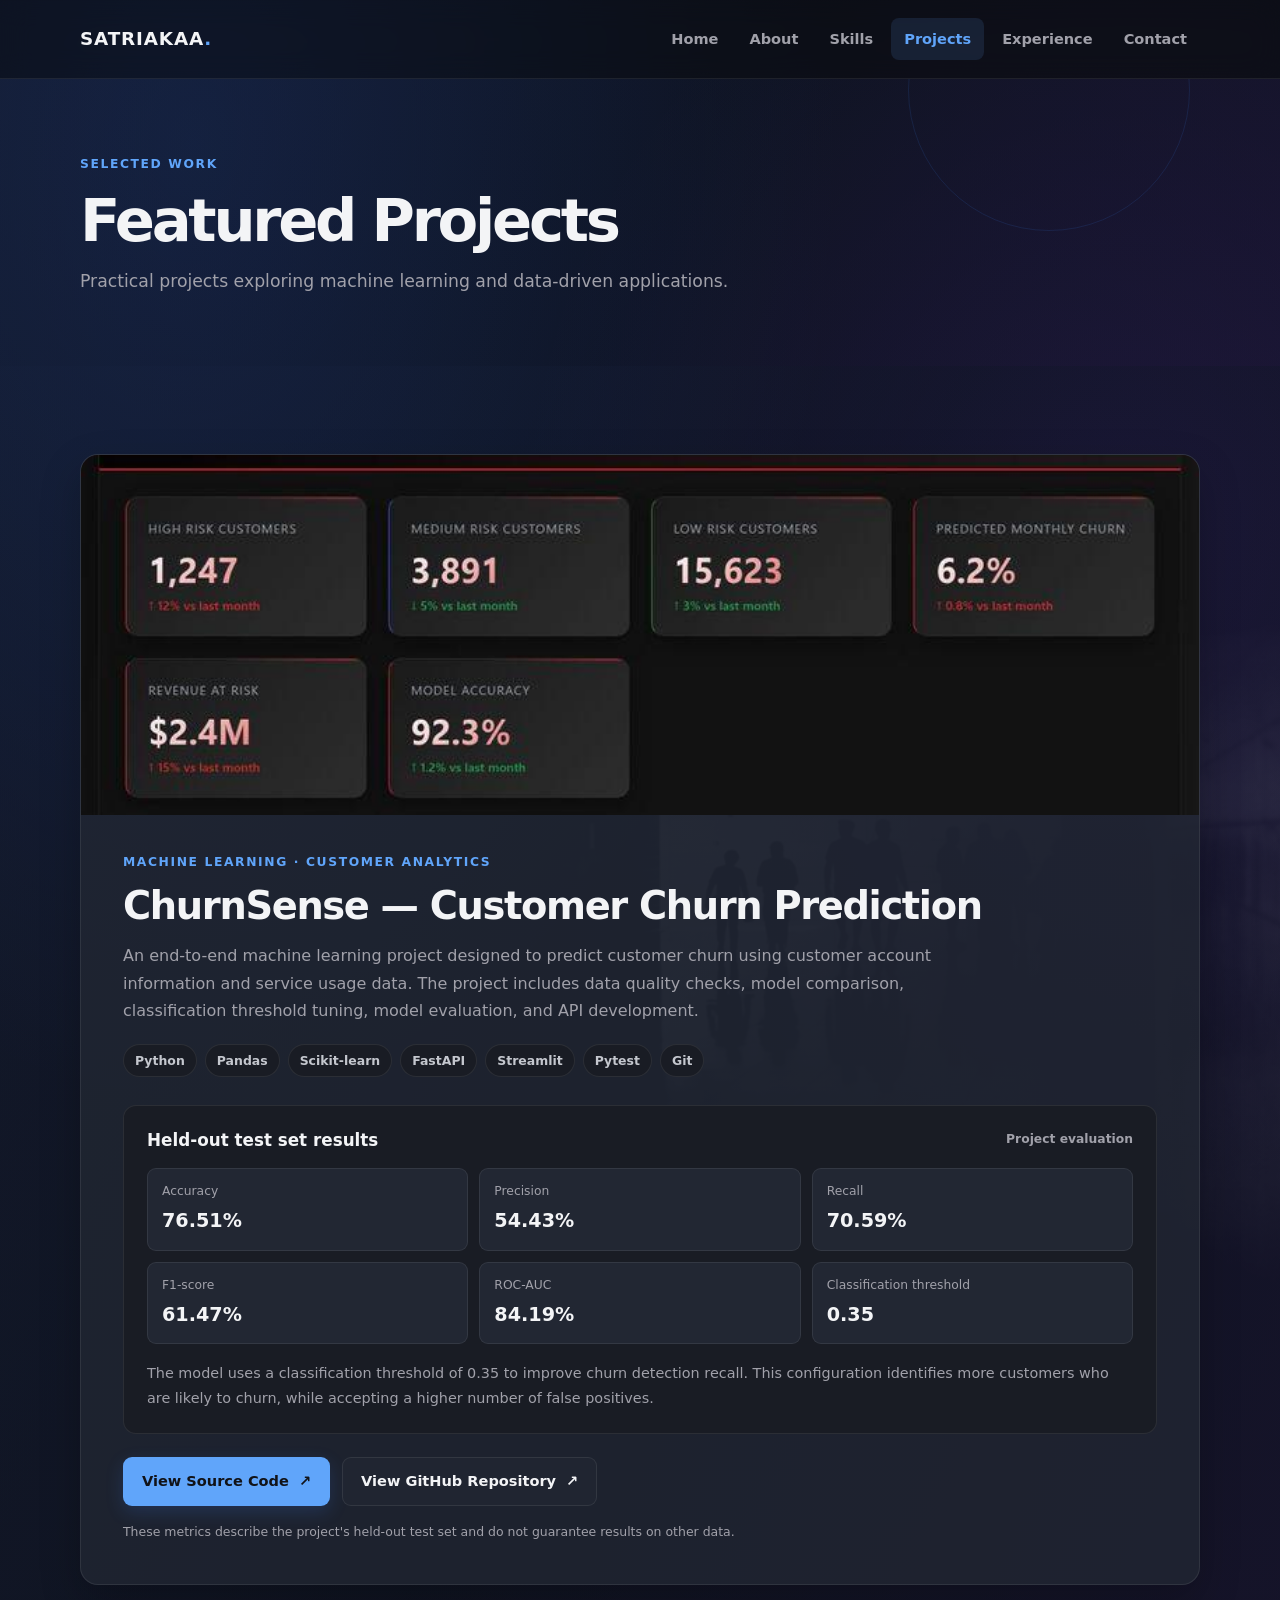
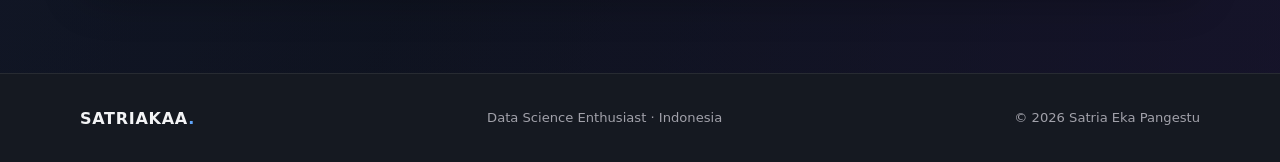
==== projects.html @ 606b16f2 "Add portfolio website files" ====
<!doctype html>
<html lang="en">
<head>
  <meta charset="utf-8"><meta name="viewport" content="width=device-width, initial-scale=1">
  <meta name="description" content="View ChurnSense, an end-to-end customer churn prediction project by Satria Eka Pangestu.">
  <meta name="theme-color" content="#ffffff"><meta property="og:type" content="website">
  <meta property="og:title" content="Projects | Satria Eka Pangestu"><meta property="og:description" content="Practical projects exploring machine learning and data-driven applications.">
  <meta property="og:image" content="assets/images/profile.jpg"><title>Projects | Satria Eka Pangestu</title>
  <link rel="icon" href="assets/images/favicon.svg" type="image/svg+xml"><link rel="stylesheet" href="assets/css/style.css"><script src="assets/js/main.js" defer></script>
</head>
<body>
  <a class="skip-link" href="#main">Skip to content</a>
  <header class="site-header"><div class="container header-inner"><a class="brand" href="index.html" aria-label="SATRIAKAA home">SATRIAKAA<span>.</span></a><button class="menu-toggle" type="button" aria-expanded="false" aria-controls="primary-navigation" aria-label="Open navigation menu"><span></span><span></span><span></span></button><nav class="site-nav" id="primary-navigation" aria-label="Main navigation"><a href="index.html">Home</a><a href="about.html">About</a><a href="skills.html">Skills</a><a href="projects.html" aria-current="page">Projects</a><a href="experience.html">Experience</a><a href="contact.html">Contact</a></nav></div></header>
  <main id="main">
    <section class="page-hero"><div class="container"><p class="eyebrow">Selected work</p><h1>Featured Projects</h1><p class="page-subtitle">Practical projects exploring machine learning and data-driven applications.</p></div></section>
    <section class="section"><div class="container"><article class="card project-card">
      <div class="project-banner"><img class="project-banner-image" src="assets/images/projects/churn.jpg" alt="Customer churn prediction analytics dashboard"></div>
      <div class="project-body"><p class="eyebrow">Machine Learning · Customer Analytics</p><h2>ChurnSense — Customer Churn Prediction</h2>
        <p class="project-description">An end-to-end machine learning project designed to predict customer churn using customer account information and service usage data. The project includes data quality checks, model comparison, classification threshold tuning, model evaluation, and API development.</p>
        <div class="tag-list project-tags" aria-label="Technologies used"><span class="tag">Python</span><span class="tag">Pandas</span><span class="tag">Scikit-learn</span><span class="tag">FastAPI</span><span class="tag">Streamlit</span><span class="tag">Pytest</span><span class="tag">Git</span></div>
        <div class="metrics-block"><div class="metrics-heading"><h3>Held-out test set results</h3><span class="result-label">Project evaluation</span></div>
          <dl class="metrics-grid"><div class="metric"><dt>Accuracy</dt><dd>76.51%</dd></div><div class="metric"><dt>Precision</dt><dd>54.43%</dd></div><div class="metric"><dt>Recall</dt><dd>70.59%</dd></div><div class="metric"><dt>F1-score</dt><dd>61.47%</dd></div><div class="metric"><dt>ROC-AUC</dt><dd>84.19%</dd></div><div class="metric"><dt>Classification threshold</dt><dd>0.35</dd></div></dl>
          <p class="metric-note">The model uses a classification threshold of 0.35 to improve churn detection recall. This configuration identifies more customers who are likely to churn, while accepting a higher number of false positives.</p>
        </div>
        <div class="button-row project-actions"><a class="button button-primary" href="https://github.com/SATRIAKAA/churnsense-customer-churn-prediction" target="_blank" rel="noopener noreferrer">View Source Code <span aria-hidden="true">↗</span></a><a class="button button-secondary" href="https://github.com/SATRIAKAA/churnsense-customer-churn-prediction" target="_blank" rel="noopener noreferrer">View GitHub Repository <span aria-hidden="true">↗</span></a></div>
        <p class="disclaimer">These metrics describe the project's held-out test set and do not guarantee results on other data.</p>
      </div>
    </article></div></section>
  </main>
  <footer class="site-footer"><div class="container footer-inner"><a class="brand footer-brand" href="index.html">SATRIAKAA<span>.</span></a><p>Data Science Enthusiast · Indonesia</p><p class="copyright">© <span data-current-year>2026</span> Satria Eka Pangestu</p></div></footer>
</body>
</html>
---- assets/css/style.css ----
:root {
  color-scheme: dark;
  --color-background: #111318;
  --color-background-secondary: #191c24;
  --color-card: #222733c4;
  --color-navy: #f3f4f6;
  --color-blue: #60a5fa;
  --color-blue-dark: #93c5fd;
  --color-pale: rgb(96 165 250 / 12%);
  --color-text: #a1a1aa;
  --color-border: rgb(255 255 255 / 8%);
  --color-white: #222733;
  --color-surface: #191c24;
  --shadow-card: 0 16px 40px rgb(0 0 0 / 22%);
  --radius-card: 18px;
  --content-width: 1120px;
}

* {
  box-sizing: border-box;
}
html {
  scroll-behavior: smooth;
}
body {
  margin: 0;
  background-color: var(--color-background);
  background-image:
    radial-gradient(ellipse at 15% 8%, rgb(37 99 235 / 20%), transparent 42%),
    radial-gradient(ellipse at 88% 30%, rgb(124 58 237 / 14%), transparent 38%),
    linear-gradient(180deg, rgb(10 14 25 / 76%), rgb(10 12 20 / 88%)),
    url("../images/background-optimized.jpg");
  background-position: center;
  background-size: cover;
  color: var(--color-navy);
  font-family:
    Inter,
    ui-sans-serif,
    system-ui,
    -apple-system,
    BlinkMacSystemFont,
    "Segoe UI",
    sans-serif;
  font-size: 16px;
  line-height: 1.7;
  -webkit-font-smoothing: antialiased;
}
a {
  color: inherit;
}
button,
a {
  -webkit-tap-highlight-color: transparent;
}
a:focus-visible,
button:focus-visible {
  outline: 3px solid #68aaf000;
  outline-offset: 4px;
}
img,
svg {
  display: block;
  max-width: 100%;
}
.container {
  width: min(var(--content-width), calc(100% - 48px));
  margin-inline: auto;
}
.skip-link {
  position: absolute;
  z-index: 20;
  top: 12px;
  left: 12px;
  padding: 10px 14px;
  transform: translateY(-160%);
  border-radius: 8px;
  background: var(--color-navy);
  color: var(--color-white);
}
.skip-link:focus {
  transform: translateY(0);
}
.site-header {
  position: sticky;
  top: 0;
  z-index: 5;
  border-bottom: 1px solid var(--color-border);
  background: rgb(17 19 24 / 52%);
  backdrop-filter: blur(14px);
  -webkit-backdrop-filter: blur(14px);
}
.header-inner {
  min-height: 78px;
  display: flex;
  align-items: center;
  justify-content: space-between;
  gap: 32px;
}
.brand {
  color: var(--color-navy);
  font-size: 1.15rem;
  font-weight: 850;
  letter-spacing: 0.045em;
  text-decoration: none;
}
.brand span {
  color: var(--color-blue);
}
.site-nav {
  display: flex;
  align-items: center;
  gap: 5px;
}
.site-nav a {
  border-radius: 8px;
  padding: 9px 13px;
  color: #43516c;
  font-size: 0.91rem;
  font-weight: 600;
  text-decoration: none;
  transition:
    background-color 0.18s ease,
    color 0.18s ease;
}
.site-nav a:hover,
.site-nav a[aria-current="page"] {
  background: var(--color-pale);
  color: var(--color-blue);
}
.menu-toggle {
  display: none;
}

.section {
  padding: 88px 0;
}
.section-soft {
  background: linear-gradient(115deg, rgb(30 41 70 / 82%) 0%, rgb(24 32 54 / 82%) 52%, rgb(35 29 67 / 82%) 100%);
}
.hero {
  position: relative;
  overflow: hidden;
  min-height: 590px;
  display: flex;
  align-items: center;
  padding: 78px 0;
}
.hero::before {
  position: absolute;
  top: -260px;
  right: -190px;
  width: 650px;
  height: 650px;
  border: 1px solid rgb(23 105 170 / 9%);
  border-radius: 50%;
  content: "";
}
.hero-grid {
  position: relative;
  display: grid;
  grid-template-columns: 1.12fr 0.88fr;
  align-items: center;
  gap: 70px;
}
.hero-copy {
  max-width: 680px;
}
.eyebrow {
  margin: 0 0 12px;
  color: var(--color-blue);
  font-size: 0.77rem;
  font-weight: 750;
  letter-spacing: 0.13em;
  line-height: 1.5;
  text-transform: uppercase;
}
.status-dot {
  display: inline-block;
  width: 8px;
  height: 8px;
  margin-right: 7px;
  border-radius: 50%;
  background: #4ea582;
  vertical-align: 1px;
}
.eyebrow-divider {
  padding: 0 6px;
  color: #9aa8be;
}
h1,
h2,
h3,
p {
  margin-top: 0;
}
h1,
h2,
h3 {
  color: var(--color-navy);
  line-height: 1.2;
}
h1 {
  margin-bottom: 20px;
  font-size: clamp(2.6rem, 5vw, 4.2rem);
  font-weight: 780;
  letter-spacing: -0.055em;
}
h2 {
  margin-bottom: 18px;
  font-size: clamp(1.75rem, 3vw, 2.45rem);
  font-weight: 740;
  letter-spacing: -0.035em;
}
h3 {
  margin-bottom: 10px;
  font-size: 1.18rem;
  font-weight: 700;
}
.text-blue {
  color: var(--color-blue);
}
.hero-lead {
  max-width: 620px;
  margin-bottom: 26px;
  color: var(--color-text);
  font-size: 1.08rem;
  line-height: 1.85;
}
.button-row {
  display: flex;
  flex-wrap: wrap;
  align-items: center;
  gap: 12px;
}
.button {
  min-height: 48px;
  display: inline-flex;
  align-items: center;
  justify-content: center;
  gap: 10px;
  border: 1px solid transparent;
  border-radius: 9px;
  padding: 11px 18px;
  font-size: 0.91rem;
  font-weight: 700;
  text-align: center;
  text-decoration: none;
  transition:
    background-color 0.18s ease,
    box-shadow 0.18s ease,
    transform 0.18s ease;
}
.button:hover {
  transform: translateY(-2px);
}
.button-primary {
  background: var(--color-blue);
  color: var(--color-white);
  box-shadow: 0 6px 15px rgb(23 105 170 / 17%);
}
.button-primary:hover {
  background: var(--color-blue-dark);
  box-shadow: 0 9px 20px rgb(23 105 170 / 22%);
}
.button-secondary {
  border-color: var(--color-border);
  background: var(--color-white);
  color: var(--color-navy);
}
.button-secondary:hover {
  border-color: #9ebee4;
  background: #f8fbff;
}
.social-link {
  display: inline-flex;
  align-items: center;
  gap: 9px;
  margin-top: 24px;
  color: var(--color-text);
  font-size: 0.92rem;
  font-weight: 600;
  text-decoration: none;
}
.social-link:hover {
  color: var(--color-blue);
}
.social-link svg {
  width: 20px;
  fill: none;
  stroke: currentColor;
  stroke-linecap: round;
  stroke-linejoin: round;
  stroke-width: 1.6;
}
.hero-visual {
  position: relative;
  min-height: 390px;
  display: grid;
  place-items: center;
}
.profile-frame {
  position: relative;
  z-index: 1;
  width: min(320px, 82%);
  overflow: hidden;
  border: 9px solid var(--color-white);
  border-radius: 48% 48% 22px 22px;
  background: var(--color-pale);
  box-shadow: 0 20px 55px rgb(16 38 92 / 14%);
  transform: rotate(2deg);
}
.profile-frame img {
  width: 100%;
  aspect-ratio: 4 / 5;
  object-fit: cover;
}
.image-caption {
  position: absolute;
  right: 0;
  bottom: 0;
  left: 0;
  padding: 9px 12px;
  background: rgb(16 38 92 / 80%);
  color: white;
  font-size: 0.75rem;
  font-weight: 650;
  text-align: center;
}
.hero-orbit {
  position: absolute;
  border: 1px solid rgb(23 105 170 / 18%);
  border-radius: 50%;
}
.orbit-one {
  width: 390px;
  height: 390px;
}
.orbit-two {
  width: 460px;
  height: 460px;
  border-style: dashed;
  opacity: 0.7;
}
.decor-dot {
  position: absolute;
  z-index: 2;
  width: 18px;
  height: 18px;
  border: 4px solid white;
  border-radius: 50%;
  background: #76aee4;
  box-shadow: 0 4px 12px rgb(16 38 92 / 12%);
}
.decor-dot-one {
  top: 47px;
  right: 12%;
}
.decor-dot-two {
  bottom: 40px;
  left: 9%;
  width: 13px;
  height: 13px;
  background: #e9b86f;
}

.intro-grid {
  display: grid;
  grid-template-columns: 1fr 1fr;
  align-items: center;
  gap: 90px;
}
.intro-grid h2 {
  max-width: 420px;
  margin-bottom: 0;
}
.section-copy {
  margin-bottom: 16px;
  color: var(--color-text);
}
.text-link {
  display: inline-flex;
  align-items: center;
  gap: 8px;
  color: var(--color-blue);
  font-size: 0.93rem;
  font-weight: 700;
  text-decoration: none;
}
.text-link:hover {
  color: var(--color-blue-dark);
}
.section-heading {
  display: flex;
  align-items: end;
  justify-content: space-between;
  gap: 24px;
  margin-bottom: 30px;
}
.section-heading .eyebrow {
  margin-bottom: 8px;
}
.section-heading h2 {
  margin-bottom: 0;
}
.centered-heading {
  justify-content: center;
  text-align: center;
}
.card {
  border: 1px solid var(--color-border);
  border-radius: var(--radius-card);
  background: var(--color-white);
  box-shadow: var(--shadow-card);
  transition:
    transform 0.2s ease,
    border-color 0.2s ease,
    box-shadow 0.2s ease;
}
.spotlight-card {
  display: grid;
  grid-template-columns: 0.9fr 1.1fr;
  overflow: hidden;
}
.spotlight-art {
  position: relative;
  min-height: 310px;
  display: grid;
  place-items: center;
  overflow: hidden;
  background: linear-gradient(145deg, #1d355b, #23365a 52%, #312d59);
}
.spotlight-art::before,
.spotlight-art::after {
  position: absolute;
  border: 1px solid rgb(23 105 170 / 13%);
  border-radius: 50%;
  content: "";
}
.spotlight-art::before {
  width: 340px;
  height: 340px;
}
.spotlight-art::after {
  width: 260px;
  height: 260px;
}
.chart-card {
  position: relative;
  z-index: 1;
  width: min(290px, 82%);
  border: 1px solid rgb(216 229 248 / 90%);
  border-radius: 14px;
  padding: 20px;
  background: rgb(255 255 255 / 91%);
  box-shadow: 0 15px 35px rgb(16 38 92 / 10%);
}
.chart-label {
  color: var(--color-navy);
  font-size: 0.88rem;
  font-weight: 700;
}
.chart-bars {
  height: 115px;
  display: flex;
  align-items: end;
  justify-content: space-between;
  gap: 11px;
  margin: 20px 0 14px;
  border-bottom: 1px solid var(--color-border);
}
.chart-bars i {
  flex: 1;
  border-radius: 5px 5px 0 0;
  background: linear-gradient(180deg, #67e8f9, #60a5fa 48%, #6366f1);
}
.chart-bars i:nth-child(1) {
  height: 40%;
}
.chart-bars i:nth-child(2) {
  height: 66%;
}
.chart-bars i:nth-child(3) {
  height: 52%;
}
.chart-bars i:nth-child(4) {
  height: 82%;
}
.chart-bars i:nth-child(5) {
  height: 60%;
}
.chart-bars i:nth-child(6) {
  height: 95%;
}
.chart-axis {
  color: #78859b;
  font-size: 0.7rem;
}
.spotlight-orb {
  position: absolute;
  top: 23px;
  right: 18px;
  width: 20px;
  height: 20px;
  border-radius: 50%;
  background: #83b7e7;
}
.spotlight-content {
  align-self: center;
  padding: 38px 42px;
}
.spotlight-content > p:not(.eyebrow) {
  margin-bottom: 18px;
  color: var(--color-text);
}
.tag-list {
  display: flex;
  flex-wrap: wrap;
  gap: 8px;
  margin: 0;
  padding: 0;
  list-style: none;
}
.tag {
  display: inline-flex;
  align-items: center;
  border: 1px solid var(--color-border);
  border-radius: 999px;
  padding: 5px 11px;
  background: #f6f9ff;
  color: #455675;
  font-size: 0.78rem;
  font-weight: 600;
}
.spotlight-content .text-link {
  margin-top: 20px;
}

.page-hero {
  position: relative;
  overflow: hidden;
  padding: 76px 0 70px;
  background: linear-gradient(110deg, rgb(20 37 67 / 88%), rgb(31 35 73 / 82%) 55%, rgb(35 28 62 / 86%));
}
.page-hero::after {
  position: absolute;
  top: -130px;
  right: 7%;
  width: 280px;
  height: 280px;
  border: 1px solid rgb(23 105 170 / 11%);
  border-radius: 50%;
  content: "";
}
.page-hero .container {
  position: relative;
  z-index: 1;
}
.page-hero h1 {
  margin-bottom: 10px;
  font-size: clamp(2.55rem, 5vw, 3.7rem);
}
.page-subtitle {
  max-width: 660px;
  margin-bottom: 0;
  color: var(--color-text);
  font-size: 1.08rem;
}
.about-layout {
  display: grid;
  grid-template-columns: 0.72fr 1.28fr;
  align-items: center;
  gap: 80px;
}
.about-mark {
  position: relative;
  min-height: 320px;
  overflow: hidden;
  border: 1px solid var(--color-border);
  border-radius: var(--radius-card);
  background: linear-gradient(145deg, #1d355b, #283c61 55%, #35305e);
}
.about-mark img {
  position: absolute;
  inset: 0;
  width: 100%;
  height: 100%;
  object-fit: cover;
}
.about-content p:not(.eyebrow) {
  color: var(--color-text);
}
.about-content h2 {
  font-size: clamp(1.65rem, 3vw, 2.25rem);
}
.card-grid {
  display: grid;
  gap: 20px;
}
.three-columns {
  grid-template-columns: repeat(3, 1fr);
}
.two-columns {
  grid-template-columns: repeat(2, 1fr);
}
.info-card {
  padding: 27px;
}
.info-card p {
  margin: 0;
  color: var(--color-text);
}
.card-icon {
  width: 42px;
  height: 42px;
  display: grid;
  place-items: center;
  margin-bottom: 19px;
  border-radius: 12px;
  background: var(--color-pale);
  color: var(--color-blue);
  font-size: 1.35rem;
  font-weight: 700;
}
.skills-grid {
  gap: 22px;
}
.skill-card {
  padding: 27px 28px 30px;
  background: transparent;
  box-shadow: none;
}
.skill-heading {
  display: flex;
  align-items: center;
  gap: 14px;
  margin-bottom: 21px;
}
.skill-heading h2 {
  margin: 0;
  font-size: 1.16rem;
  letter-spacing: -0.015em;
}
.skill-icon {
  width: 42px;
  height: 42px;
  flex: 0 0 42px;
  display: grid;
  place-items: center;
  border-radius: 12px;
  background: var(--color-pale);
  color: var(--color-blue);
  font-size: 0.85rem;
  font-weight: 800;
}
.skill-list {
  display: flex;
  flex-wrap: wrap;
  gap: 9px;
  margin: 0;
  padding: 0;
  list-style: none;
}
.skill-list li {
  display: inline-flex;
  align-items: center;
  gap: 8px;
  border: 1px solid var(--color-border);
  border-radius: 8px;
  padding: 6px 10px;
  background: rgb(255 255 255 / 3%);
  color: var(--color-navy);
  font-size: 0.87rem;
  font-weight: 550;
}
.skill-logo {
  width: 25px;
  height: 25px;
  flex: 0 0 25px;
  object-fit: contain;
}

.project-card {
  overflow: hidden;
}
.project-banner {
  min-height: 250px;
  overflow: hidden;
  background: linear-gradient(120deg, #1d355b, #25375c 52%, #332e5d);
}
.project-banner-image {
  display: block;
  width: 100%;
  height: clamp(205px, 30vw, 360px);
  object-fit: cover;
}
.project-visual {
  width: min(600px, calc(100% - 48px));
  padding: 25px 30px 20px;
  border: 1px solid rgb(255 255 255 / 85%);
  border-radius: 14px;
  background: rgb(255 255 255 / 76%);
  box-shadow: 0 15px 40px rgb(16 38 92 / 8%);
}
.visual-kicker {
  color: #72809a;
  font-size: 0.67rem;
  font-weight: 750;
  letter-spacing: 0.15em;
}
.visual-graph {
  height: 110px;
  display: flex;
  align-items: end;
  gap: 14px;
  margin-top: 18px;
  border-bottom: 1px solid var(--color-border);
}
.visual-graph i {
  flex: 1;
  border-radius: 5px 5px 0 0;
  background: linear-gradient(180deg, #67e8f9, #60a5fa 48%, #6366f1);
}
.visual-graph i:nth-child(1) {
  height: 33%;
}
.visual-graph i:nth-child(2) {
  height: 57%;
}
.visual-graph i:nth-child(3) {
  height: 45%;
}
.visual-graph i:nth-child(4) {
  height: 78%;
}
.visual-graph i:nth-child(5) {
  height: 62%;
}
.visual-graph i:nth-child(6) {
  height: 89%;
}
.visual-graph i:nth-child(7) {
  height: 69%;
}
.visual-graph i:nth-child(8) {
  height: 100%;
}
.visual-legend {
  display: flex;
  justify-content: space-between;
  gap: 10px;
  margin-top: 12px;
  color: #63718a;
  font-size: 0.72rem;
}
.project-body {
  padding: 38px 42px 42px;
}
.project-body h2 {
  margin-bottom: 13px;
}
.project-description {
  max-width: 840px;
  margin-bottom: 20px;
  color: var(--color-text);
}
.project-tags {
  margin-bottom: 28px;
}
.metrics-block {
  border: 1px solid var(--color-border);
  border-radius: 13px;
  padding: 23px;
  background: #fbfdff;
}
.metrics-heading {
  display: flex;
  flex-wrap: wrap;
  align-items: center;
  justify-content: space-between;
  gap: 12px;
  margin-bottom: 18px;
}
.metrics-heading h3 {
  margin: 0;
  font-size: 1.05rem;
}
.result-label {
  color: #68758d;
  font-size: 0.77rem;
  font-weight: 650;
}
.metrics-grid {
  display: grid;
  grid-template-columns: repeat(3, 1fr);
  gap: 11px;
  margin: 0;
}
.metric {
  border: 1px solid #e3ecf8;
  border-radius: 9px;
  padding: 12px 14px;
  background: white;
}
.metric dt {
  margin-bottom: 3px;
  color: var(--color-text);
  font-size: 0.77rem;
}
.metric dd {
  margin: 0;
  color: var(--color-navy);
  font-size: 1.2rem;
  font-weight: 750;
}
.metric-note {
  margin: 17px 0 0;
  color: var(--color-text);
  font-size: 0.9rem;
}
.project-actions {
  margin-top: 23px;
}
.disclaimer {
  margin: 15px 0 0;
  color: #6a7589;
  font-size: 0.78rem;
}
.experience-card {
  display: grid;
  grid-template-columns: 0.7fr 1.3fr;
  overflow: hidden;
}
.experience-art {
  min-height: 345px;
  display: grid;
  place-items: center;
  padding: 30px;
  background: linear-gradient(145deg, #1d355b, #26395e 52%, #332e5c);
}
.experience-art img {
  width: 100%;
  max-width: 300px;
}
.experience-content {
  align-self: center;
  padding: 38px 42px;
}
.experience-title-row {
  display: flex;
  align-items: start;
  justify-content: space-between;
  gap: 20px;
  margin-bottom: 17px;
}
.experience-title-row .eyebrow {
  margin-bottom: 7px;
}
.experience-title-row h2 {
  margin-bottom: 3px;
  font-size: 1.7rem;
}
.company-name {
  margin-bottom: 0;
  color: var(--color-blue);
  font-weight: 650;
}
.date-pill {
  flex-shrink: 0;
  border: 1px solid var(--color-border);
  border-radius: 999px;
  padding: 7px 12px;
  background: #f8fbff;
  color: #52617b;
  font-size: 0.76rem;
  font-weight: 650;
}
.experience-content > p {
  color: var(--color-text);
}
.small-heading {
  margin: 20px 0 12px;
  font-size: 0.95rem;
}
.contact-grid {
  gap: 18px;
}
.contact-card {
  min-height: 195px;
  display: grid;
  grid-template-columns: 50px 1fr;
  grid-template-rows: auto auto auto;
  align-content: center;
  column-gap: 17px;
  padding: 25px;
  text-decoration: none;
}
.contact-icon {
  width: 48px;
  height: 48px;
  grid-column: 1;
  grid-row: 1 / span 3;
  display: grid;
  place-items: center;
  border-radius: 13px;
  background: var(--color-pale);
  color: var(--color-blue);
}
.contact-icon svg {
  width: 23px;
  fill: none;
  stroke: currentColor;
  stroke-linecap: round;
  stroke-linejoin: round;
  stroke-width: 1.7;
}
.contact-label {
  color: var(--color-text);
  font-size: 0.8rem;
  font-weight: 650;
}
.contact-value {
  overflow-wrap: anywhere;
  color: var(--color-navy);
  font-size: 1rem;
  font-weight: 700;
}
.contact-action {
  margin-top: 6px;
  color: var(--color-blue);
  font-size: 0.82rem;
  font-weight: 700;
}
.site-footer {
  border-top: 1px solid var(--color-border);
  background: #fbfdff;
}
.footer-inner {
  min-height: 88px;
  display: flex;
  align-items: center;
  justify-content: space-between;
  gap: 20px;
  padding-block: 18px;
}
.footer-brand {
  font-size: 1rem;
}
.footer-inner p {
  margin: 0;
  color: var(--color-text);
  font-size: 0.82rem;
}
.copyright {
  text-align: right;
}

@media (max-width: 900px) {
  .container {
    width: min(var(--content-width), calc(100% - 40px));
  }
  .header-inner {
    gap: 15px;
  }
  .site-nav {
    gap: 0;
  }
  .site-nav a {
    padding-inline: 9px;
    font-size: 0.84rem;
  }
  .hero-grid {
    gap: 34px;
  }
  .hero-visual {
    min-height: 340px;
  }
  .orbit-one {
    width: 330px;
    height: 330px;
  }
  .orbit-two {
    width: 390px;
    height: 390px;
  }
  .intro-grid,
  .about-layout {
    gap: 45px;
  }
  .experience-card {
    grid-template-columns: 0.75fr 1.25fr;
  }
  .experience-content {
    padding: 30px;
  }
  .experience-title-row {
    display: block;
  }
  .date-pill {
    display: inline-flex;
    margin-top: 12px;
  }
}
@media (max-width: 700px) {
  .container {
    width: min(var(--content-width), calc(100% - 36px));
  }
  .header-inner {
    min-height: 68px;
    flex-wrap: wrap;
  }
  .brand {
    font-size: 1.05rem;
  }
  .menu-toggle {
    width: 44px;
    height: 44px;
    display: flex;
    flex-direction: column;
    align-items: center;
    justify-content: center;
    gap: 5px;
    border: 1px solid var(--color-border);
    border-radius: 9px;
    background: white;
    cursor: pointer;
  }
  .menu-toggle span {
    width: 18px;
    height: 2px;
    border-radius: 2px;
    background: var(--color-navy);
    transition:
      transform 0.18s ease,
      opacity 0.18s ease;
  }
  .menu-toggle[aria-expanded="true"] span:first-child {
    transform: translateY(7px) rotate(45deg);
  }
  .menu-toggle[aria-expanded="true"] span:nth-child(2) {
    opacity: 0;
  }
  .menu-toggle[aria-expanded="true"] span:last-child {
    transform: translateY(-7px) rotate(-45deg);
  }
  .site-nav {
    width: 100%;
    display: none;
    flex-direction: column;
    align-items: stretch;
    gap: 3px;
    padding: 0 0 13px;
  }
  .site-nav.is-open {
    display: flex;
  }
  .site-nav a {
    min-height: 43px;
    padding: 10px 12px;
    font-size: 0.94rem;
  }
  .section {
    padding: 66px 0;
  }
  .hero {
    min-height: 0;
    padding: 58px 0 68px;
  }
  .hero-grid {
    grid-template-columns: 1fr;
    gap: 18px;
  }
  .hero-copy {
    order: 1;
  }
  .hero-visual {
    min-height: 330px;
    order: 0;
  }
  .profile-frame {
    width: min(235px, 68%);
  }
  .orbit-one {
    width: 290px;
    height: 290px;
  }
  .orbit-two {
    width: 340px;
    height: 340px;
  }
  .decor-dot-one {
    right: 18%;
  }
  .hero h1 {
    font-size: clamp(2.55rem, 11vw, 3.55rem);
  }
  .hero-lead {
    font-size: 1rem;
  }
  .intro-grid,
  .about-layout {
    grid-template-columns: 1fr;
    gap: 24px;
  }
  .section-heading {
    align-items: start;
    flex-direction: column;
  }
  .spotlight-card {
    grid-template-columns: 1fr;
  }
  .spotlight-art {
    min-height: 250px;
  }
  .spotlight-content {
    padding: 27px 24px 30px;
  }
  .page-hero {
    padding: 58px 0 52px;
  }
  .page-hero::after {
    right: -90px;
  }
  .three-columns,
  .two-columns {
    grid-template-columns: 1fr;
  }
  .about-mark {
    min-height: 230px;
  }
  .info-card {
    padding: 23px;
  }
  .skill-card {
    padding: 24px;
  }
  .project-banner {
    min-height: 205px;
  }
  .project-visual {
    padding: 20px;
  }
  .visual-graph {
    height: 85px;
    gap: 8px;
  }
  .visual-legend {
    font-size: 0.65rem;
  }
  .project-body {
    padding: 28px 22px 30px;
  }
  .metrics-block {
    padding: 17px;
  }
  .metrics-grid {
    grid-template-columns: repeat(2, 1fr);
  }
  .experience-card {
    grid-template-columns: 1fr;
  }
  .experience-art {
    min-height: 230px;
  }
  .experience-art img {
    max-width: 240px;
  }
  .experience-content {
    padding: 27px 23px 30px;
  }
  .experience-title-row {
    display: flex;
    flex-direction: column;
    gap: 6px;
  }
  .date-pill {
    margin-top: 0;
  }
  .contact-card {
    min-height: 165px;
  }
  .footer-inner {
    align-items: flex-start;
    flex-direction: column;
    gap: 7px;
    padding-block: 22px;
  }
  .copyright {
    text-align: left;
  }
}
@media (max-width: 380px) {
  .container {
    width: calc(100% - 30px);
  }
  .button {
    width: 100%;
  }
  .button-row {
    align-items: stretch;
  }
  .hero-visual {
    min-height: 290px;
  }
  .profile-frame {
    width: 205px;
  }
  .orbit-one {
    width: 260px;
    height: 260px;
  }
  .orbit-two {
    width: 305px;
    height: 305px;
  }
  .metrics-grid {
    grid-template-columns: 1fr 1fr;
  }
}
@media (prefers-reduced-motion: reduce) {
  *,
  *::before,
  *::after {
    scroll-behavior: auto !important;
    transition-duration: 0.01ms !important;
    animation-duration: 0.01ms !important;
    animation-iteration-count: 1 !important;
  }
}

/* Dark minimalist theme: keep the same components while shifting their surfaces. */
.site-header {
  border-color: var(--color-border);
  background: rgb(17 19 24 / 52%);
}
.site-nav a {
  color: var(--color-text);
}
.site-nav a:hover,
.site-nav a[aria-current="page"] {
  color: #60a5fa;
}
.section-soft {
  background: linear-gradient(115deg, rgb(30 41 70 / 82%) 0%, rgb(24 32 54 / 82%) 52%, rgb(35 29 67 / 82%) 100%);
}
.hero::before {
  border-color: rgb(59 130 246 / 12%);
}
.button-primary {
  color: #111318;
  box-shadow: 0 6px 18px rgb(59 130 246 / 18%);
}
.button-primary:hover {
  color: #111318;
}
.button-secondary {
  background: var(--color-card);
  color: var(--color-navy);
}
.button-secondary:hover {
  border-color: rgb(96 165 250 / 40%);
  background: #2a3040;
}
.profile-frame {
  border-color: var(--color-background-secondary);
  background: var(--color-card);
}
.image-caption {
  background: rgb(17 19 24 / 88%);
}
.decor-dot {
  border-color: var(--color-background);
}
.card {
  border-color: var(--color-border);
  background: var(--color-card);
}
.spotlight-art {
  background: linear-gradient(145deg, #1d355b, #23365a 52%, #312d59);
}
.spotlight-art::before,
.spotlight-art::after {
  border-color: rgb(96 165 250 / 14%);
}
.chart-card {
  border-color: var(--color-border);
  background: rgb(25 28 36 / 94%);
}
.chart-label {
  color: var(--color-navy);
}
.chart-bars {
  border-color: var(--color-border);
}
.chart-bars i {
  background: linear-gradient(180deg, #67e8f9, #60a5fa 48%, #6366f1);
}
.chart-axis {
  color: var(--color-text);
}
.tag {
  border-color: var(--color-border);
  background: #191c24;
  color: #c4c7ce;
}
.page-hero {
  background: linear-gradient(110deg, rgb(20 37 67 / 88%), rgb(31 35 73 / 82%) 55%, rgb(35 28 62 / 86%));
}
.page-hero::after {
  border-color: rgb(59 130 246 / 13%);
}
.about-mark {
  border-color: var(--color-border);
  background: linear-gradient(145deg, #1d355b, #283c61 55%, #35305e);
}
.skill-card {
  background: transparent;
}
.project-banner {
  background: linear-gradient(120deg, #1d355b, #25375c 52%, #332e5d);
}
.project-visual {
  border-color: var(--color-border);
  background: rgb(25 28 36 / 90%);
}
.visual-kicker,
.visual-legend {
  color: var(--color-text);
}
.visual-graph {
  border-color: var(--color-border);
}
.visual-graph i {
  background: linear-gradient(180deg, #67e8f9, #60a5fa 48%, #6366f1);
}
.metrics-block {
  border-color: var(--color-border);
  background: #191c24;
}
.result-label {
  color: var(--color-text);
}
.metric {
  border-color: var(--color-border);
  background: #222733;
}
.metric dd {
  color: var(--color-navy);
}
.disclaimer {
  color: var(--color-text);
}
.experience-art {
  background: linear-gradient(145deg, #1d355b, #26395e 52%, #332e5c);
}
.date-pill {
  border-color: var(--color-border);
  background: #191c24;
  color: #c4c7ce;
}
.site-footer {
  border-color: var(--color-border);
  background: rgb(25 28 36 / 84%);
}

@media (max-width: 700px) {
  .menu-toggle {
    border-color: var(--color-border);
    background: var(--color-card);
  }
  .menu-toggle span {
    background: var(--color-navy);
  }
}

@media (hover: hover) {
  .tag-list > *,
  .skill-list > li {
    position: relative;
    overflow: hidden;
    isolation: isolate;
    transition:
      transform 0.2s ease,
      border-color 0.2s ease,
      background-color 0.2s ease,
      color 0.2s ease,
      box-shadow 0.2s ease;
    transition-delay: var(--tag-delay, 0ms);
  }

  .tag-list > *::after,
  .skill-list > li::after {
    position: absolute;
    z-index: -1;
    top: -50%;
    bottom: -50%;
    left: 0;
    width: 38%;
    transform: translateX(-180%) skewX(-20deg);
    background: linear-gradient(90deg, transparent, rgb(255 255 255 / 38%), transparent);
    content: "";
    pointer-events: none;
  }

  .tag-list > *:hover,
  .skill-list > li:hover {
    transform: translateY(-2px);
    border-color: #60a5fa;
    background-color: #2563eb;
    color: #fff;
    box-shadow: 0 0 16px rgb(59 130 246 / 48%);
  }

  .tag-list > *:hover::after,
  .skill-list > li:hover::after {
    animation: tag-shine 0.65s ease var(--tag-delay, 0ms) both;
  }

  .tag-list > *:nth-child(2),
  .skill-list > li:nth-child(2) {
    --tag-delay: 45ms;
  }
  .tag-list > *:nth-child(3),
  .skill-list > li:nth-child(3) {
    --tag-delay: 90ms;
  }
  .tag-list > *:nth-child(4),
  .skill-list > li:nth-child(4) {
    --tag-delay: 135ms;
  }
  .tag-list > *:nth-child(5),
  .skill-list > li:nth-child(5) {
    --tag-delay: 180ms;
  }
  .tag-list > *:nth-child(6),
  .skill-list > li:nth-child(6) {
    --tag-delay: 225ms;
  }
  .tag-list > *:nth-child(7),
  .skill-list > li:nth-child(7) {
    --tag-delay: 270ms;
  }
  .tag-list > *:nth-child(8),
  .skill-list > li:nth-child(8) {
    --tag-delay: 315ms;
  }
  .tag-list > *:nth-child(9),
  .skill-list > li:nth-child(9) {
    --tag-delay: 360ms;
  }
  .tag-list > *:nth-child(10),
  .skill-list > li:nth-child(10) {
    --tag-delay: 405ms;
  }

  @keyframes tag-shine {
    to {
      transform: translateX(380%) skewX(-20deg);
    }
  }
}

@media (prefers-reduced-motion: reduce) {
  .tag-list > *,
  .skill-list > li {
    --tag-delay: 0ms;
  }
}

@media (hover: hover) {
  .card:hover {
    transform: translateY(-3px);
    border-color: rgb(96 165 250 / 55%);
    box-shadow:
      0 0 0 1px rgb(59 130 246 / 24%),
      0 0 26px rgb(59 130 246 / 24%),
      var(--shadow-card);
  }
}

.card:focus-visible {
  outline: 3px solid #68aaf0;
  outline-offset: 4px;
}

@media (prefers-reduced-motion: no-preference) {
  .card[data-scroll-reveal="left"][data-scroll-visible="false"] {
    transform: translateX(-42px);
  }

  .card[data-scroll-reveal="right"][data-scroll-visible="false"] {
    transform: translateX(42px);
  }

  .card[data-scroll-visible] {
    opacity: 0;
    transition:
      opacity 0.65s ease var(--card-reveal-delay, 0ms),
      transform 0.65s cubic-bezier(0.2, 0.75, 0.25, 1) var(--card-reveal-delay, 0ms),
      border-color 0.2s ease,
      box-shadow 0.2s ease;
  }

  .card[data-scroll-visible="true"] {
    transform: translateX(0);
    opacity: 1;
  }

  .card[data-scroll-visible="true"]:hover {
    transform: translateY(-3px);
  }
}

.section,
.hero,
.page-hero {
  background: linear-gradient(
    115deg,
    rgb(30 41 70 / 48%) 0%,
    rgb(24 32 54 / 40%) 52%,
    rgb(35 29 67 / 48%) 100%
  );
}

.section-soft {
  background: linear-gradient(
    115deg,
    rgb(30 41 70 / 58%) 0%,
    rgb(24 32 54 / 52%) 52%,
    rgb(35 29 67 / 58%) 100%
  );
}
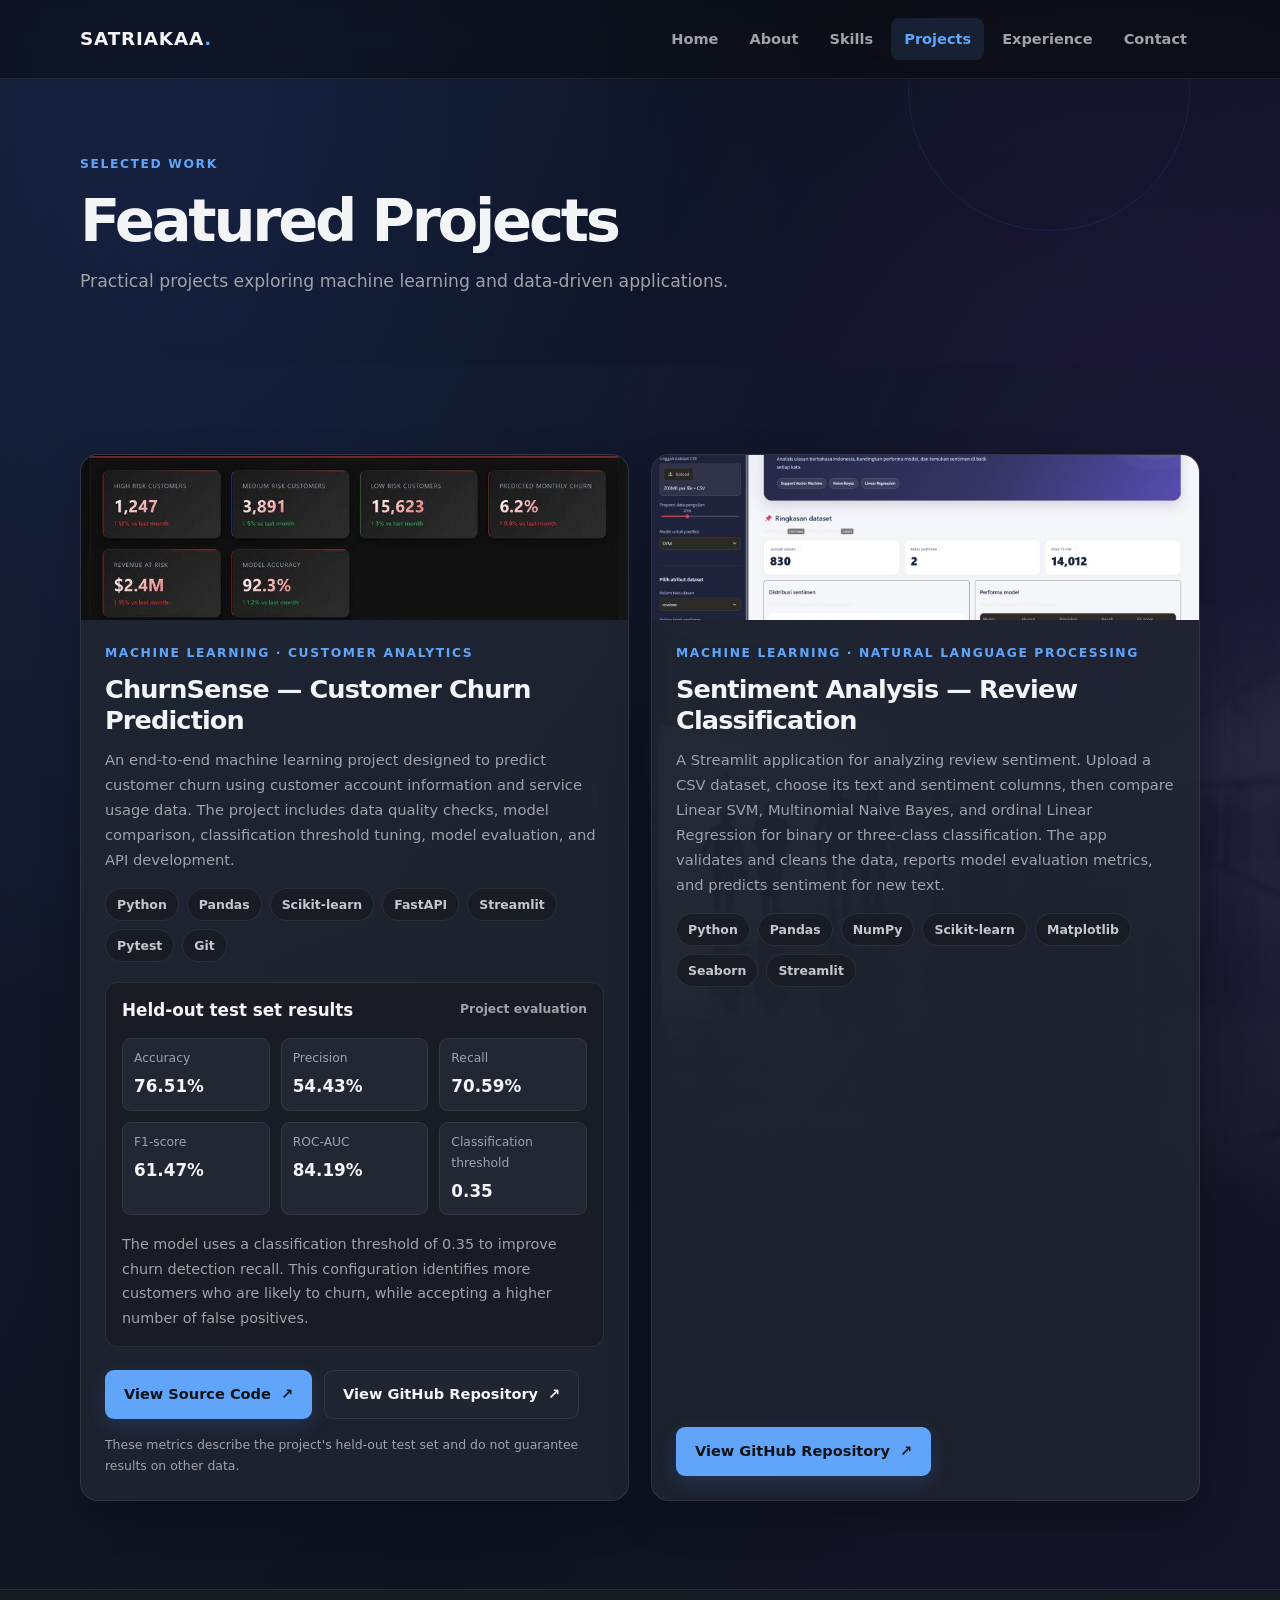
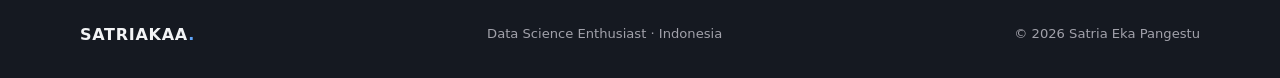
==== commit c1947fba: "Update project page" ====
--- a/projects.html
+++ b/projects.html
@@ -2,7 +2,7 @@
 <html lang="en">
 <head>
   <meta charset="utf-8"><meta name="viewport" content="width=device-width, initial-scale=1">
-  <meta name="description" content="View ChurnSense, an end-to-end customer churn prediction project by Satria Eka Pangestu.">
+  <meta name="description" content="Explore machine learning and data-driven projects by Satria Eka Pangestu, including customer churn prediction and sentiment analysis.">
   <meta name="theme-color" content="#ffffff"><meta property="og:type" content="website">
   <meta property="og:title" content="Projects | Satria Eka Pangestu"><meta property="og:description" content="Practical projects exploring machine learning and data-driven applications.">
   <meta property="og:image" content="assets/images/profile.jpg"><title>Projects | Satria Eka Pangestu</title>
@@ -13,7 +13,7 @@
   <header class="site-header"><div class="container header-inner"><a class="brand" href="index.html" aria-label="SATRIAKAA home">SATRIAKAA<span>.</span></a><button class="menu-toggle" type="button" aria-expanded="false" aria-controls="primary-navigation" aria-label="Open navigation menu"><span></span><span></span><span></span></button><nav class="site-nav" id="primary-navigation" aria-label="Main navigation"><a href="index.html">Home</a><a href="about.html">About</a><a href="skills.html">Skills</a><a href="projects.html" aria-current="page">Projects</a><a href="experience.html">Experience</a><a href="contact.html">Contact</a></nav></div></header>
   <main id="main">
     <section class="page-hero"><div class="container"><p class="eyebrow">Selected work</p><h1>Featured Projects</h1><p class="page-subtitle">Practical projects exploring machine learning and data-driven applications.</p></div></section>
-    <section class="section"><div class="container"><article class="card project-card">
+    <section class="section"><div class="container project-list"><article class="card project-card">
       <div class="project-banner"><img class="project-banner-image" src="assets/images/projects/churn.jpg" alt="Customer churn prediction analytics dashboard"></div>
       <div class="project-body"><p class="eyebrow">Machine Learning · Customer Analytics</p><h2>ChurnSense — Customer Churn Prediction</h2>
         <p class="project-description">An end-to-end machine learning project designed to predict customer churn using customer account information and service usage data. The project includes data quality checks, model comparison, classification threshold tuning, model evaluation, and API development.</p>
@@ -25,6 +25,16 @@
         <div class="button-row project-actions"><a class="button button-primary" href="https://github.com/SATRIAKAA/churnsense-customer-churn-prediction" target="_blank" rel="noopener noreferrer">View Source Code <span aria-hidden="true">↗</span></a><a class="button button-secondary" href="https://github.com/SATRIAKAA/churnsense-customer-churn-prediction" target="_blank" rel="noopener noreferrer">View GitHub Repository <span aria-hidden="true">↗</span></a></div>
         <p class="disclaimer">These metrics describe the project's held-out test set and do not guarantee results on other data.</p>
       </div>
+    </article>
+    <article class="card project-card">
+      <div class="project-banner">
+        <img class="project-banner-image" src="assets/images/projects/sentiment_analysis.jpeg" alt="Sentiment analysis text classification project">
+      </div>
+      <div class="project-body"><p class="eyebrow">Machine Learning · Natural Language Processing</p><h2>Sentiment Analysis — Review Classification</h2>
+        <p class="project-description">A Streamlit application for analyzing review sentiment. Upload a CSV dataset, choose its text and sentiment columns, then compare Linear SVM, Multinomial Naive Bayes, and ordinal Linear Regression for binary or three-class classification. The app validates and cleans the data, reports model evaluation metrics, and predicts sentiment for new text.</p>
+        <div class="tag-list project-tags" aria-label="Technologies used"><span class="tag">Python</span><span class="tag">Pandas</span><span class="tag">NumPy</span><span class="tag">Scikit-learn</span><span class="tag">Matplotlib</span><span class="tag">Seaborn</span><span class="tag">Streamlit</span></div>
+        <div class="button-row project-actions"><a class="button button-primary" href="https://github.com/SATRIAKAA/sentiment-analysis" target="_blank" rel="noopener noreferrer">View GitHub Repository <span aria-hidden="true">↗</span></a></div>
+      </div>
     </article></div></section>
   </main>
   <footer class="site-footer"><div class="container footer-inner"><a class="brand footer-brand" href="index.html">SATRIAKAA<span>.</span></a><p>Data Science Enthusiast · Indonesia</p><p class="copyright">© <span data-current-year>2026</span> Satria Eka Pangestu</p></div></footer>
--- a/assets/css/style.css
+++ b/assets/css/style.css
@@ -680,17 +680,24 @@
 }
 
 .project-card {
+  display: flex;
+  flex-direction: column;
   overflow: hidden;
 }
+.project-list {
+  display: grid;
+  grid-template-columns: repeat(2, minmax(0, 1fr));
+  gap: 22px;
+}
 .project-banner {
-  min-height: 250px;
+  min-height: 165px;
   overflow: hidden;
   background: linear-gradient(120deg, #1d355b, #25375c 52%, #332e5d);
 }
 .project-banner-image {
   display: block;
   width: 100%;
-  height: clamp(205px, 30vw, 360px);
+  height: 165px;
   object-fit: cover;
 }
 .project-visual {
@@ -753,23 +760,27 @@
   font-size: 0.72rem;
 }
 .project-body {
-  padding: 38px 42px 42px;
+  display: flex;
+  flex: 1;
+  flex-direction: column;
+  padding: 24px;
 }
 .project-body h2 {
-  margin-bottom: 13px;
+  margin-bottom: 11px;
+  font-size: clamp(1.35rem, 2vw, 1.75rem);
 }
 .project-description {
-  max-width: 840px;
+  margin-bottom: 16px;
+  color: var(--color-text);
+  font-size: 0.92rem;
+}
+.project-tags {
   margin-bottom: 20px;
-  color: var(--color-text);
-}
-.project-tags {
-  margin-bottom: 28px;
 }
 .metrics-block {
   border: 1px solid var(--color-border);
   border-radius: 13px;
-  padding: 23px;
+  padding: 16px;
   background: #fbfdff;
 }
 .metrics-heading {
@@ -798,7 +809,7 @@
 .metric {
   border: 1px solid #e3ecf8;
   border-radius: 9px;
-  padding: 12px 14px;
+  padding: 9px 11px;
   background: white;
 }
 .metric dt {
@@ -809,7 +820,7 @@
 .metric dd {
   margin: 0;
   color: var(--color-navy);
-  font-size: 1.2rem;
+  font-size: 1.05rem;
   font-weight: 750;
 }
 .metric-note {
@@ -818,7 +829,8 @@
   font-size: 0.9rem;
 }
 .project-actions {
-  margin-top: 23px;
+  margin-top: auto;
+  padding-top: 23px;
 }
 .disclaimer {
   margin: 15px 0 0;
@@ -1134,7 +1146,10 @@
     padding: 24px;
   }
   .project-banner {
-    min-height: 205px;
+    min-height: 165px;
+  }
+  .project-list {
+    grid-template-columns: 1fr;
   }
   .project-visual {
     padding: 20px;
